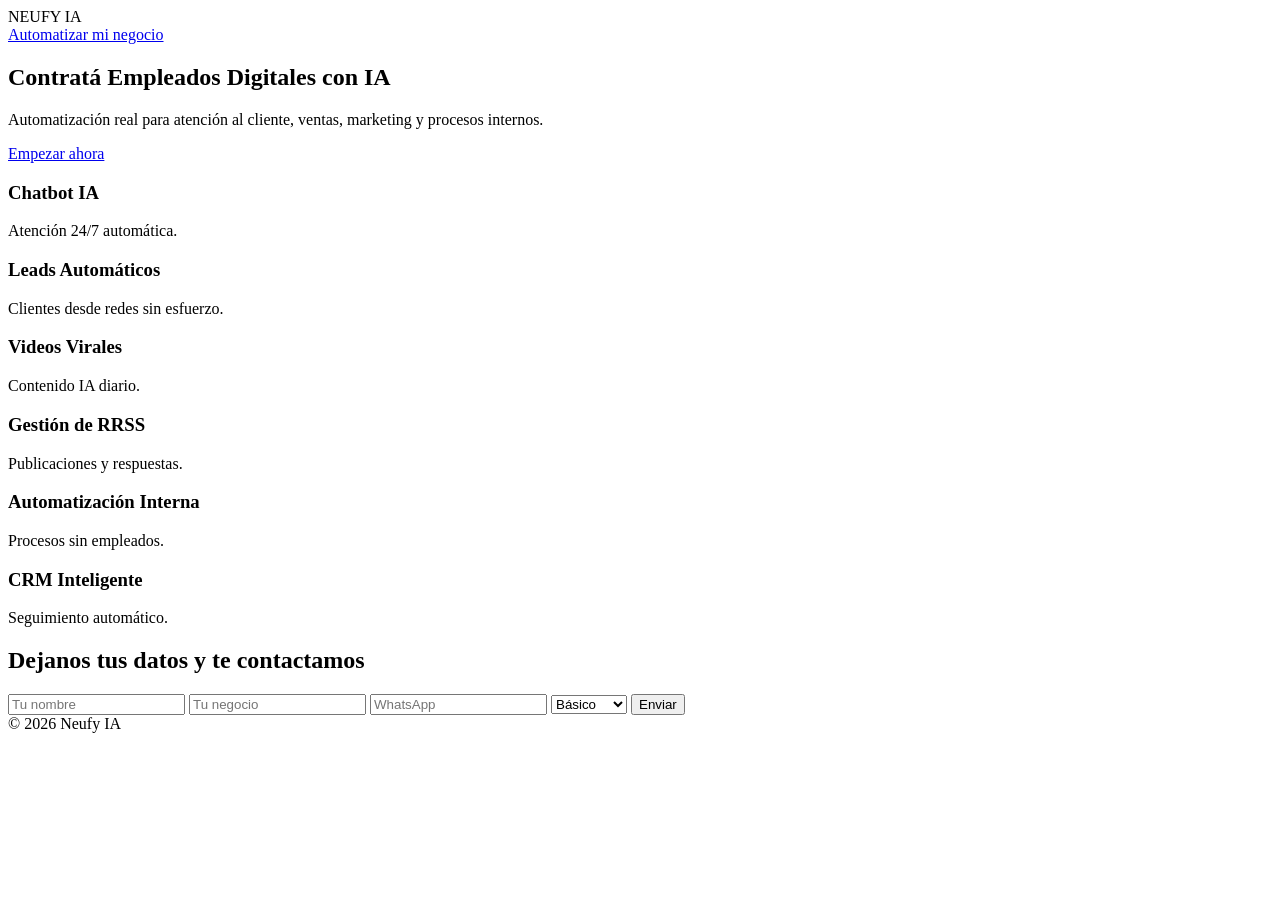
==== index.html @ cb0ad9c4 "mejora visual estilo saas moderno sin modificar formulario de leads" ====
<!DOCTYPE html>
<html lang="es">
<head>
  <meta charset="UTF-8" />
  <meta name="viewport" content="width=device-width, initial-scale=1.0"/>
  <title>Neufy IA</title>
  <link rel="stylesheet" href="styles.css" />
</head>
<body>

<header class="header">
  <div class="container nav">
    <div class="logo">NEUFY IA</div>
    <a href="#formulario" class="nav-btn">Automatizar mi negocio</a>
  </div>
</header>

<section class="hero">
  <div class="container hero-content">
    <h1>Contratá Empleados Digitales con IA</h1>
    <p>Automatización real para atención al cliente, ventas, marketing y procesos internos.</p>
    <a href="#formulario" class="cta">Empezar ahora</a>
  </div>
</section>

<section class="grid-servicios">
  <div class="container grid">
    <div class="card"><h3>Chatbot IA</h3><p>Atención 24/7 automática.</p></div>
    <div class="card"><h3>Leads Automáticos</h3><p>Clientes desde redes sin esfuerzo.</p></div>
    <div class="card"><h3>Videos Virales</h3><p>Contenido IA diario.</p></div>
    <div class="card"><h3>Gestión de RRSS</h3><p>Publicaciones y respuestas.</p></div>
    <div class="card"><h3>Automatización Interna</h3><p>Procesos sin empleados.</p></div>
    <div class="card"><h3>CRM Inteligente</h3><p>Seguimiento automático.</p></div>
  </div>
</section>

<section id="formulario" class="form-section">
  <div class="container form-box">
    <h2>Dejanos tus datos y te contactamos</h2>

    <!-- FORM ORIGINAL -->
    <form action="/api/leads" method="POST" class="lead-form">
      <input type="text" name="nombre" placeholder="Tu nombre" required>
      <input type="text" name="negocio" placeholder="Tu negocio" required>
      <input type="text" name="whatsapp" placeholder="WhatsApp" required>
      <select name="plan">
        <option value="Basico">Básico</option>
        <option value="Pro">Pro</option>
        <option value="Premium">Premium</option>
      </select>
      <button type="submit">Enviar</button>
    </form>

  </div>
</section>

<footer class="footer">
  © 2026 Neufy IA
</footer>

</body>
</html>
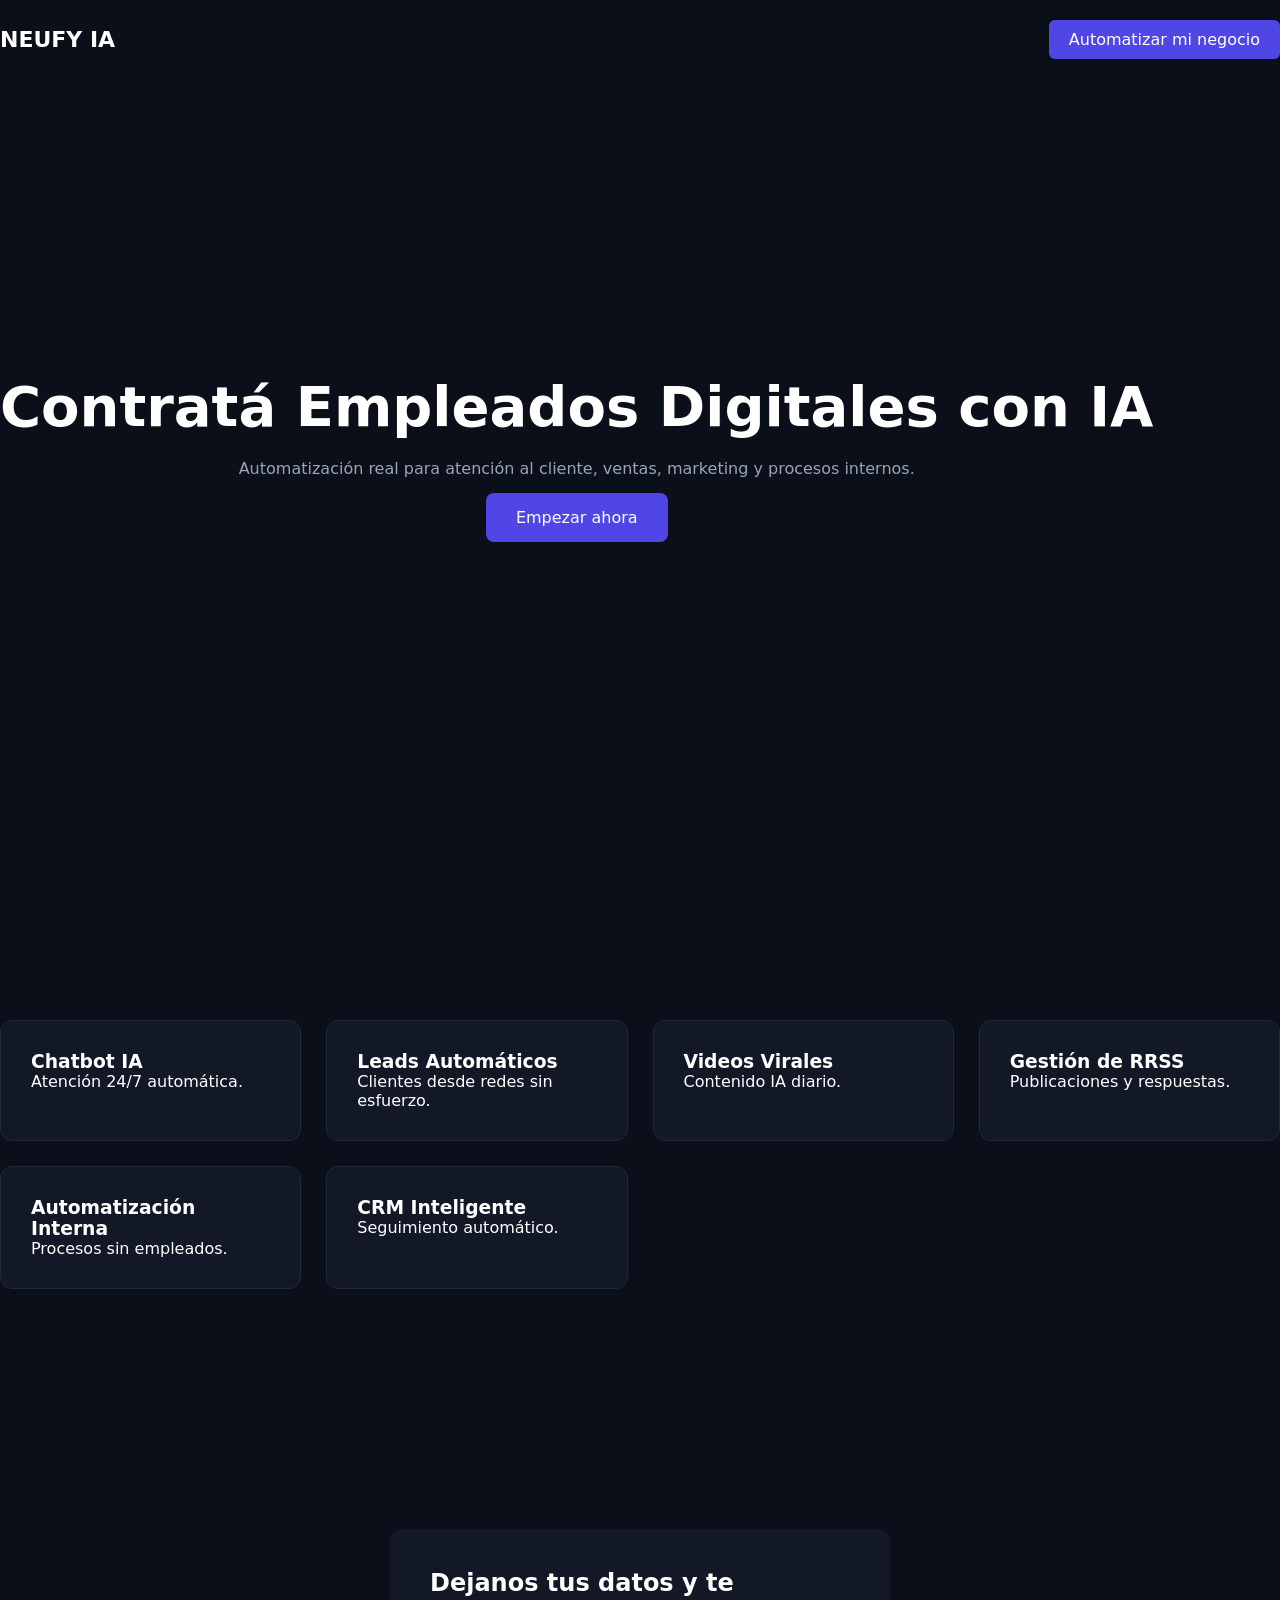
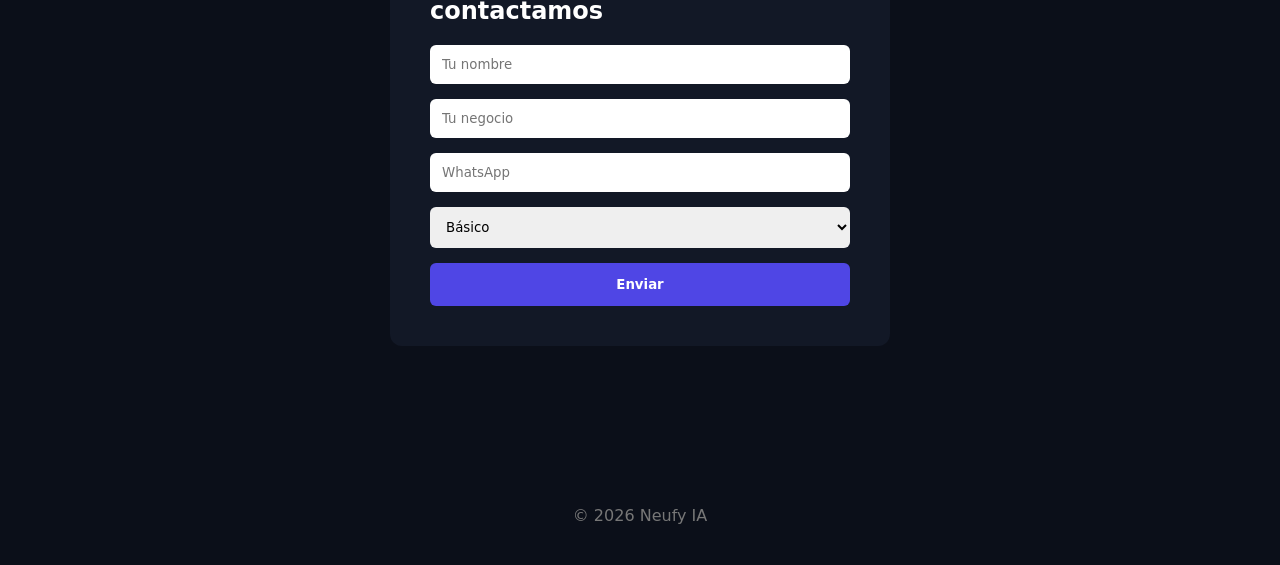
==== commit d5f5af76: "corrijo ruta real del css dentro de carpeta css" ====
--- a/index.html
+++ b/index.html
@@ -4,7 +4,7 @@
   <meta charset="UTF-8" />
   <meta name="viewport" content="width=device-width, initial-scale=1.0"/>
   <title>Neufy IA</title>
-  <link rel="stylesheet" href="styles.css" />
+  <link rel="stylesheet" href="./css/style.css">
 </head>
 <body>
 
--- a/css/style.css
+++ b/css/style.css
@@ -0,0 +1,134 @@
+*{
+  margin:0;
+  padding:0;
+  box-sizing:border-box;
+  font-family:Inter,system-ui;
+}
+
+body{
+  background:#0b0f19;
+  color:white;
+}
+
+/* NAV */
+.header{
+  padding:20px 0;
+  position:fixed;
+  width:100%;
+  background:rgba(11,15,25,0.8);
+  backdrop-filter:blur(10px);
+}
+
+.nav{
+  display:flex;
+  justify-content:space-between;
+  align-items:center;
+}
+
+.logo{
+  font-weight:700;
+  font-size:22px;
+}
+
+.nav-btn{
+  background:#4f46e5;
+  padding:10px 20px;
+  border-radius:6px;
+  text-decoration:none;
+  color:white;
+}
+
+/* HERO */
+.hero{
+  height:100vh;
+  display:flex;
+  align-items:center;
+  text-align:center;
+}
+
+.hero-content h1{
+  font-size:56px;
+  margin-bottom:20px;
+}
+
+.hero-content p{
+  color:#9aa4b2;
+  margin-bottom:30px;
+}
+
+.cta{
+  background:#4f46e5;
+  padding:15px 30px;
+  border-radius:8px;
+  text-decoration:none;
+  color:white;
+}
+
+/* GRID SERVICIOS */
+.grid-servicios{
+  padding:120px 0;
+}
+
+.grid{
+  display:grid;
+  grid-template-columns:repeat(auto-fit,minmax(250px,1fr));
+  gap:25px;
+}
+
+.card{
+  background:#121826;
+  padding:30px;
+  border-radius:12px;
+  border:1px solid #1f2937;
+  transition:0.3s;
+}
+
+.card:hover{
+  transform:translateY(-5px);
+  border-color:#4f46e5;
+}
+
+/* FORM */
+.form-section{
+  padding:120px 0;
+  display:flex;
+  justify-content:center;
+}
+
+.form-box{
+  background:#121826;
+  padding:40px;
+  border-radius:12px;
+  width:100%;
+  max-width:500px;
+}
+
+.lead-form{
+  display:flex;
+  flex-direction:column;
+  gap:15px;
+  margin-top:20px;
+}
+
+.lead-form input,
+.lead-form select{
+  padding:12px;
+  border-radius:6px;
+  border:none;
+}
+
+.lead-form button{
+  padding:14px;
+  border:none;
+  border-radius:6px;
+  background:#4f46e5;
+  color:white;
+  font-weight:bold;
+}
+
+/* FOOTER */
+.footer{
+  text-align:center;
+  padding:40px 0;
+  color:#777;
+}
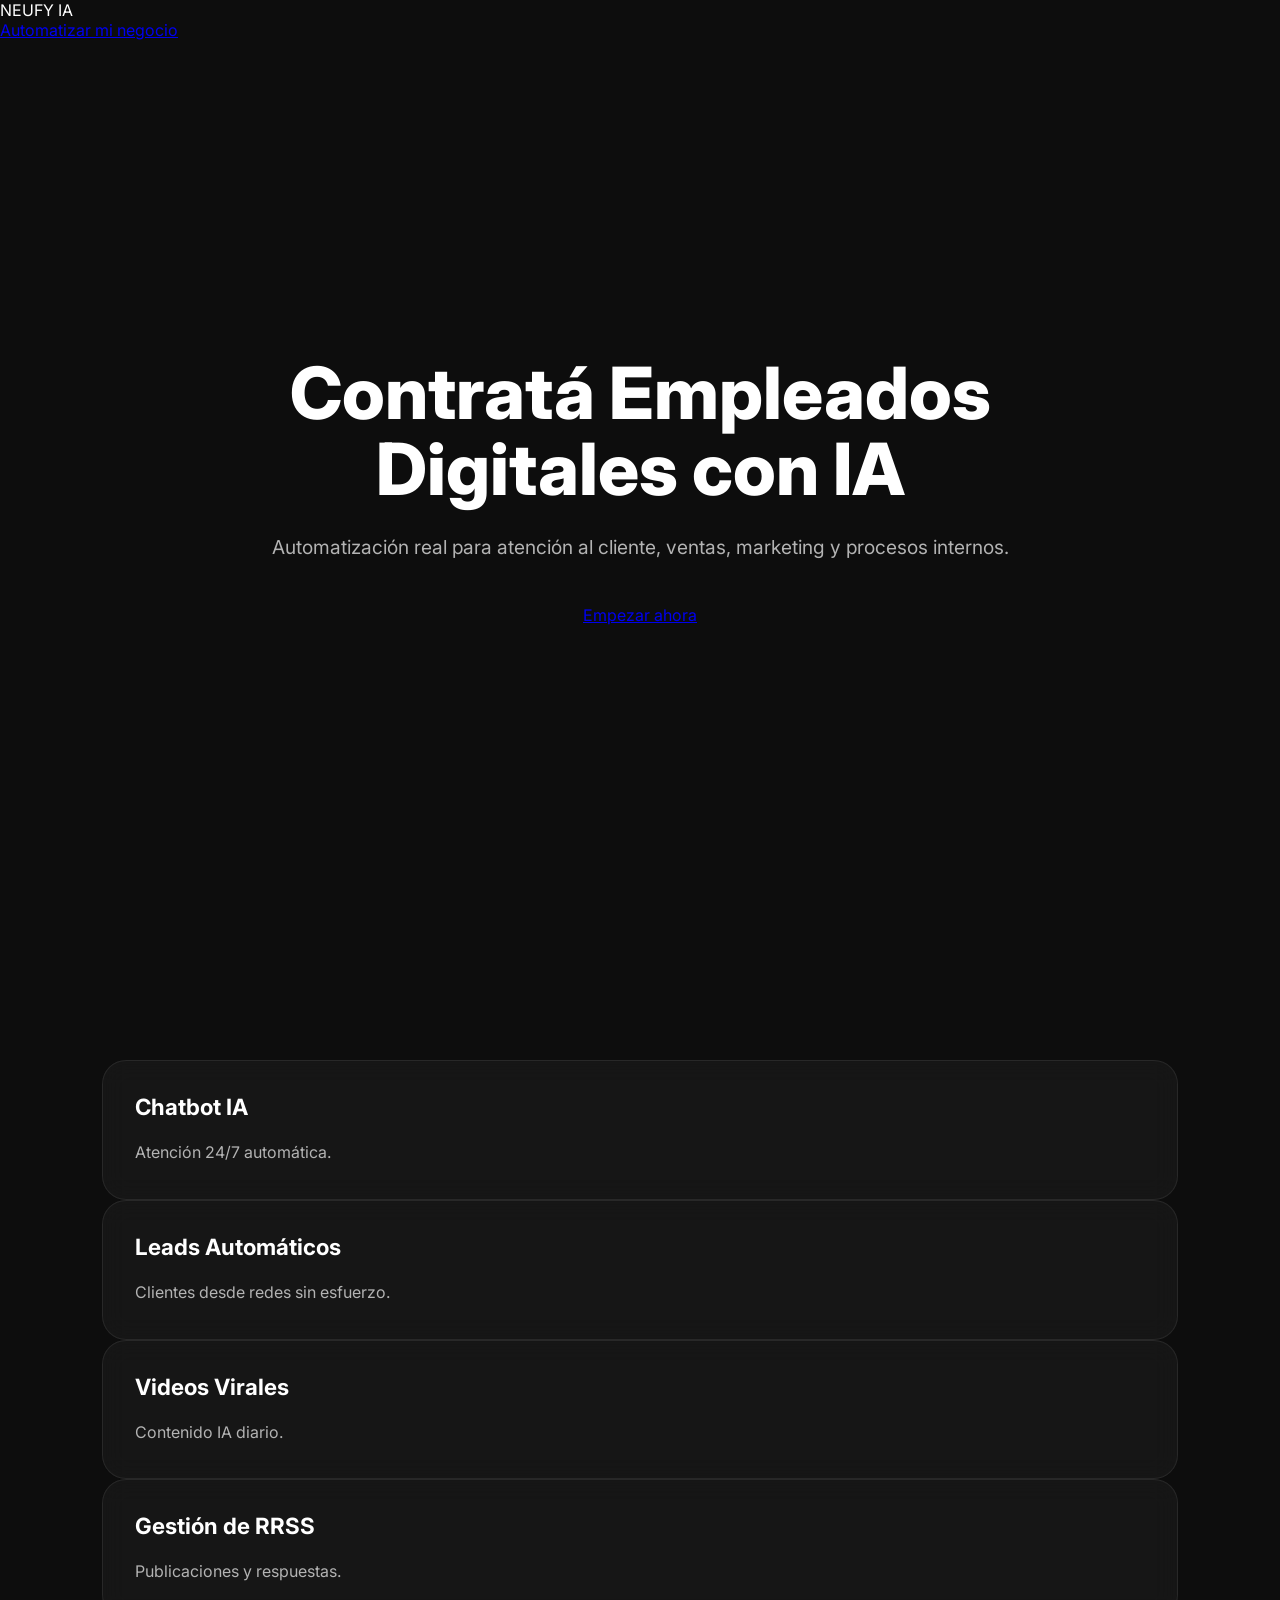
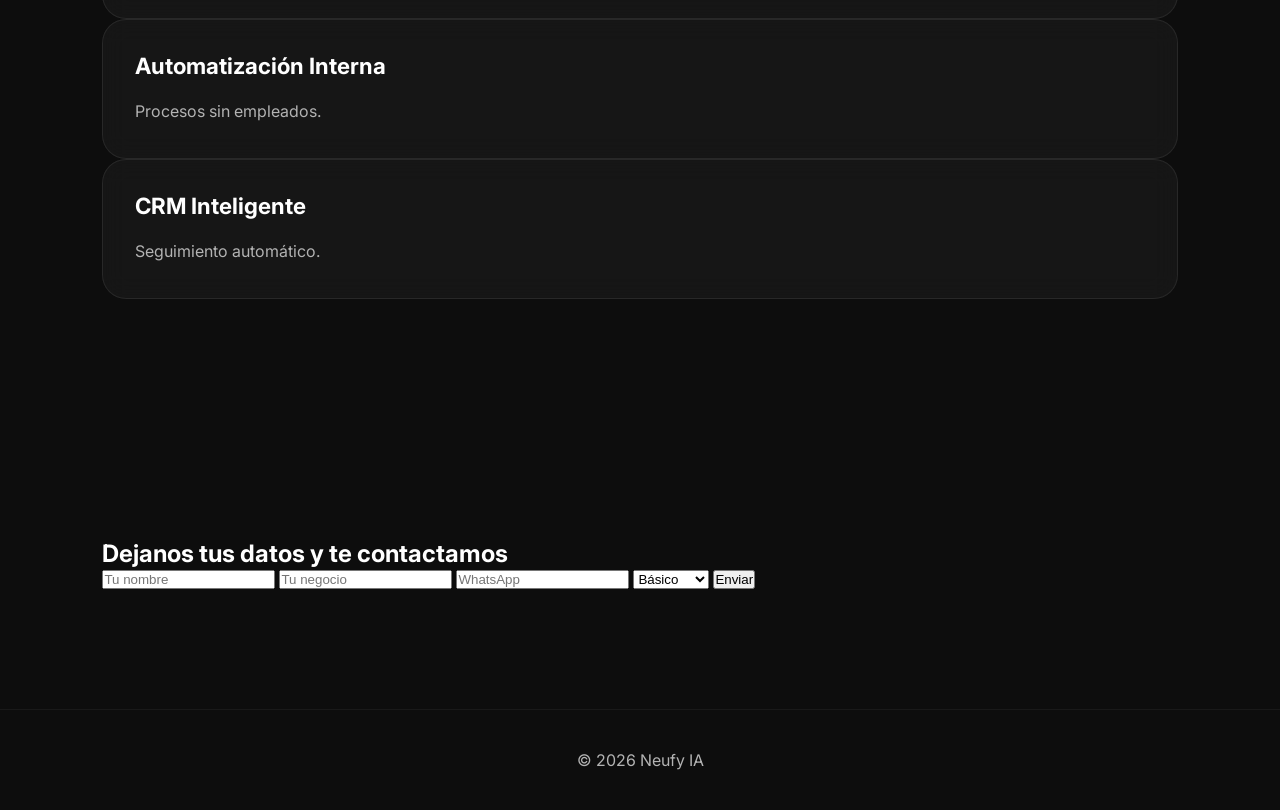
==== commit 3833e189: "mejoramos css" ====
--- a/index.html
+++ b/index.html
@@ -1,12 +1,15 @@
 <!DOCTYPE html>
 <html lang="es">
 <head>
+  <link rel="preconnect" href="https://fonts.googleapis.com">
+<link rel="preconnect" href="https://fonts.gstatic.com" crossorigin>
+<link href="https://fonts.googleapis.com/css2?family=Inter:wght@400;500;600;700;800&display=swap" rel="stylesheet">
   <meta charset="UTF-8" />
   <meta name="viewport" content="width=device-width, initial-scale=1.0"/>
   <title>Neufy IA</title>
-  <link rel="stylesheet" href="./css/style.css">
+<link rel="stylesheet" href="css/style.css">
 </head>
-<body>
+</body>
 
 <header class="header">
   <div class="container nav">
--- a/css/style.css
+++ b/css/style.css
@@ -1,134 +1,228 @@
-*{
-  margin:0;
-  padding:0;
-  box-sizing:border-box;
-  font-family:Inter,system-ui;
-}
-
-body{
-  background:#0b0f19;
-  color:white;
-}
-
-/* NAV */
-.header{
-  padding:20px 0;
-  position:fixed;
-  width:100%;
-  background:rgba(11,15,25,0.8);
-  backdrop-filter:blur(10px);
-}
-
-.nav{
-  display:flex;
-  justify-content:space-between;
-  align-items:center;
-}
-
-.logo{
-  font-weight:700;
-  font-size:22px;
-}
-
-.nav-btn{
-  background:#4f46e5;
-  padding:10px 20px;
-  border-radius:6px;
-  text-decoration:none;
-  color:white;
-}
-
+/* RESET */
+* {
+  margin: 0;
+  padding: 0;
+  box-sizing: border-box;
+}
+
+html {
+  scroll-behavior: smooth;
+}
+
+body {
+  font-family: 'Inter', sans-serif;
+  background: #0d0d0d;
+  color: white;
+  overflow-x: hidden;
+}
+
+/* VARIABLES */
+:root {
+  --orange: #ff7b00;
+  --orange-hover: #ff922b;
+  --bg: #0d0d0d;
+  --card: rgba(255,255,255,0.04);
+  --border: rgba(255,255,255,0.08);
+  --text-secondary: #b3b3b3;
+}
+
+/* NAVBAR */
+nav {
+  width: 100%;
+  padding: 22px 8%;
+  display: flex;
+  justify-content: space-between;
+  align-items: center;
+  position: sticky;
+  top: 0;
+  z-index: 999;
+  backdrop-filter: blur(12px);
+  background: rgba(13, 13, 13, 0.7);
+  border-bottom: 1px solid rgba(255,255,255,0.05);
+}
+
+nav h2 {
+  font-size: 1.4rem;
+  font-weight: 800;
+}
+
+nav ul {
+  display: flex;
+  gap: 28px;
+  list-style: none;
+}
+
+nav a {
+  color: white;
+  text-decoration: none;
+  transition: 0.3s;
+}
+
+nav a:hover {
+  color: var(--orange);
+}
 /* HERO */
-.hero{
-  height:100vh;
-  display:flex;
-  align-items:center;
-  text-align:center;
-}
-
-.hero-content h1{
-  font-size:56px;
-  margin-bottom:20px;
-}
-
-.hero-content p{
-  color:#9aa4b2;
-  margin-bottom:30px;
-}
-
-.cta{
-  background:#4f46e5;
-  padding:15px 30px;
-  border-radius:8px;
-  text-decoration:none;
-  color:white;
-}
-
-/* GRID SERVICIOS */
-.grid-servicios{
-  padding:120px 0;
-}
-
-.grid{
-  display:grid;
-  grid-template-columns:repeat(auto-fit,minmax(250px,1fr));
-  gap:25px;
-}
-
-.card{
-  background:#121826;
-  padding:30px;
-  border-radius:12px;
-  border:1px solid #1f2937;
-  transition:0.3s;
-}
-
-.card:hover{
-  transform:translateY(-5px);
-  border-color:#4f46e5;
-}
-
-/* FORM */
-.form-section{
-  padding:120px 0;
-  display:flex;
-  justify-content:center;
-}
-
-.form-box{
-  background:#121826;
-  padding:40px;
-  border-radius:12px;
-  width:100%;
-  max-width:500px;
-}
-
-.lead-form{
-  display:flex;
-  flex-direction:column;
-  gap:15px;
-  margin-top:20px;
-}
-
-.lead-form input,
-.lead-form select{
-  padding:12px;
-  border-radius:6px;
-  border:none;
-}
-
-.lead-form button{
-  padding:14px;
-  border:none;
-  border-radius:6px;
-  background:#4f46e5;
-  color:white;
-  font-weight:bold;
-}
-
+.hero {
+min-height: 100vh;
+display: flex;
+justify-content: center;
+align-items: center;
+text-align: center;
+padding: 0 8%;
+position: relative;
+}
+
+.hero-content {
+max-width: 900px;
+}
+
+.hero h1 {
+font-size: 4.5rem;
+line-height: 1.05;
+margin-bottom: 24px;
+font-weight: 800;
+}
+
+.hero h1 span {
+color: var(--orange);
+}
+
+.hero p {
+font-size: 1.2rem;
+color: var(--text-secondary);
+line-height: 1.8;
+margin-bottom: 40px;
+}
+
+/* BOTONES */
+.btn {
+display: inline-block;
+padding: 16px 32px;
+border-radius: 14px;
+text-decoration: none;
+font-weight: 600;
+transition: 0.3s ease;
+}
+
+.btn-primary {
+background: var(--orange);
+color: white;
+box-shadow: 0 0 30px rgba(255, 123, 0, 0.3);
+}
+
+.btn-primary:hover {
+background: var(--orange-hover);
+transform: translateY(-3px);
+}
+
+.btn-secondary {
+border: 1px solid rgba(255,255,255,0.1);
+color: white;
+margin-left: 14px;
+}
+
+.btn-secondary:hover {
+background: rgba(255,255,255,0.05);
+}
+
+/* SECTION */
+section {
+padding: 120px 8%;
+}
+.section-title {
+font-size: 3rem;
+margin-bottom: 18px;
+text-align: center;
+}
+
+.section-subtitle {
+color: var(--text-secondary);
+text-align: center;
+margin-bottom: 60px;
+line-height: 1.7;
+}
+
+/* CARDS */
+.cards {
+display: grid;
+grid-template-columns: repeat(auto-fit, minmax(280px, 1fr));
+gap: 28px;
+}
+
+.card {
+background: var(--card);
+border: 1px solid var(--border);
+border-radius: 24px;
+padding: 32px;
+backdrop-filter: blur(12px);
+transition: 0.3s ease;
+}
+
+.card:hover {
+transform: translateY(-6px);
+border-color: rgba(255,123,0,0.3);
+}
+
+.card h3 {
+margin-bottom: 18px;
+font-size: 1.4rem;
+}
+
+.card p {
+color: var(--text-secondary);
+line-height: 1.8;
+}
+
+/* CTA FINAL */
+.cta {
+text-align: center;
+}
+
+.cta-box {
+background: linear-gradient(
+135deg,
+rgba(255,123,0,0.15),
+rgba(255,255,255,0.03)
+);
+border: 1px solid rgba(255,255,255,0.08);
+border-radius: 30px;
+padding: 70px 40px;
+}
+
+.cta h2 {
+font-size: 3rem;
+margin-bottom: 20px;
+}
+
+.cta p {
+color: var(--text-secondary);
+margin-bottom: 30px;
+}
 /* FOOTER */
-.footer{
-  text-align:center;
-  padding:40px 0;
-  color:#777;
+footer {
+padding: 40px 8%;
+border-top: 1px solid rgba(255,255,255,0.05);
+text-align: center;
+color: var(--text-secondary);
+}
+
+/* RESPONSIVE */
+@media (max-width: 768px) {
+
+.hero h1 {
+font-size: 3rem;
+}
+
+nav ul {
+display: none;
+}
+
+.section-title {
+font-size: 2.2rem;
+}
+
+.cta h2 {
+font-size: 2.2rem;
+}
+
 }
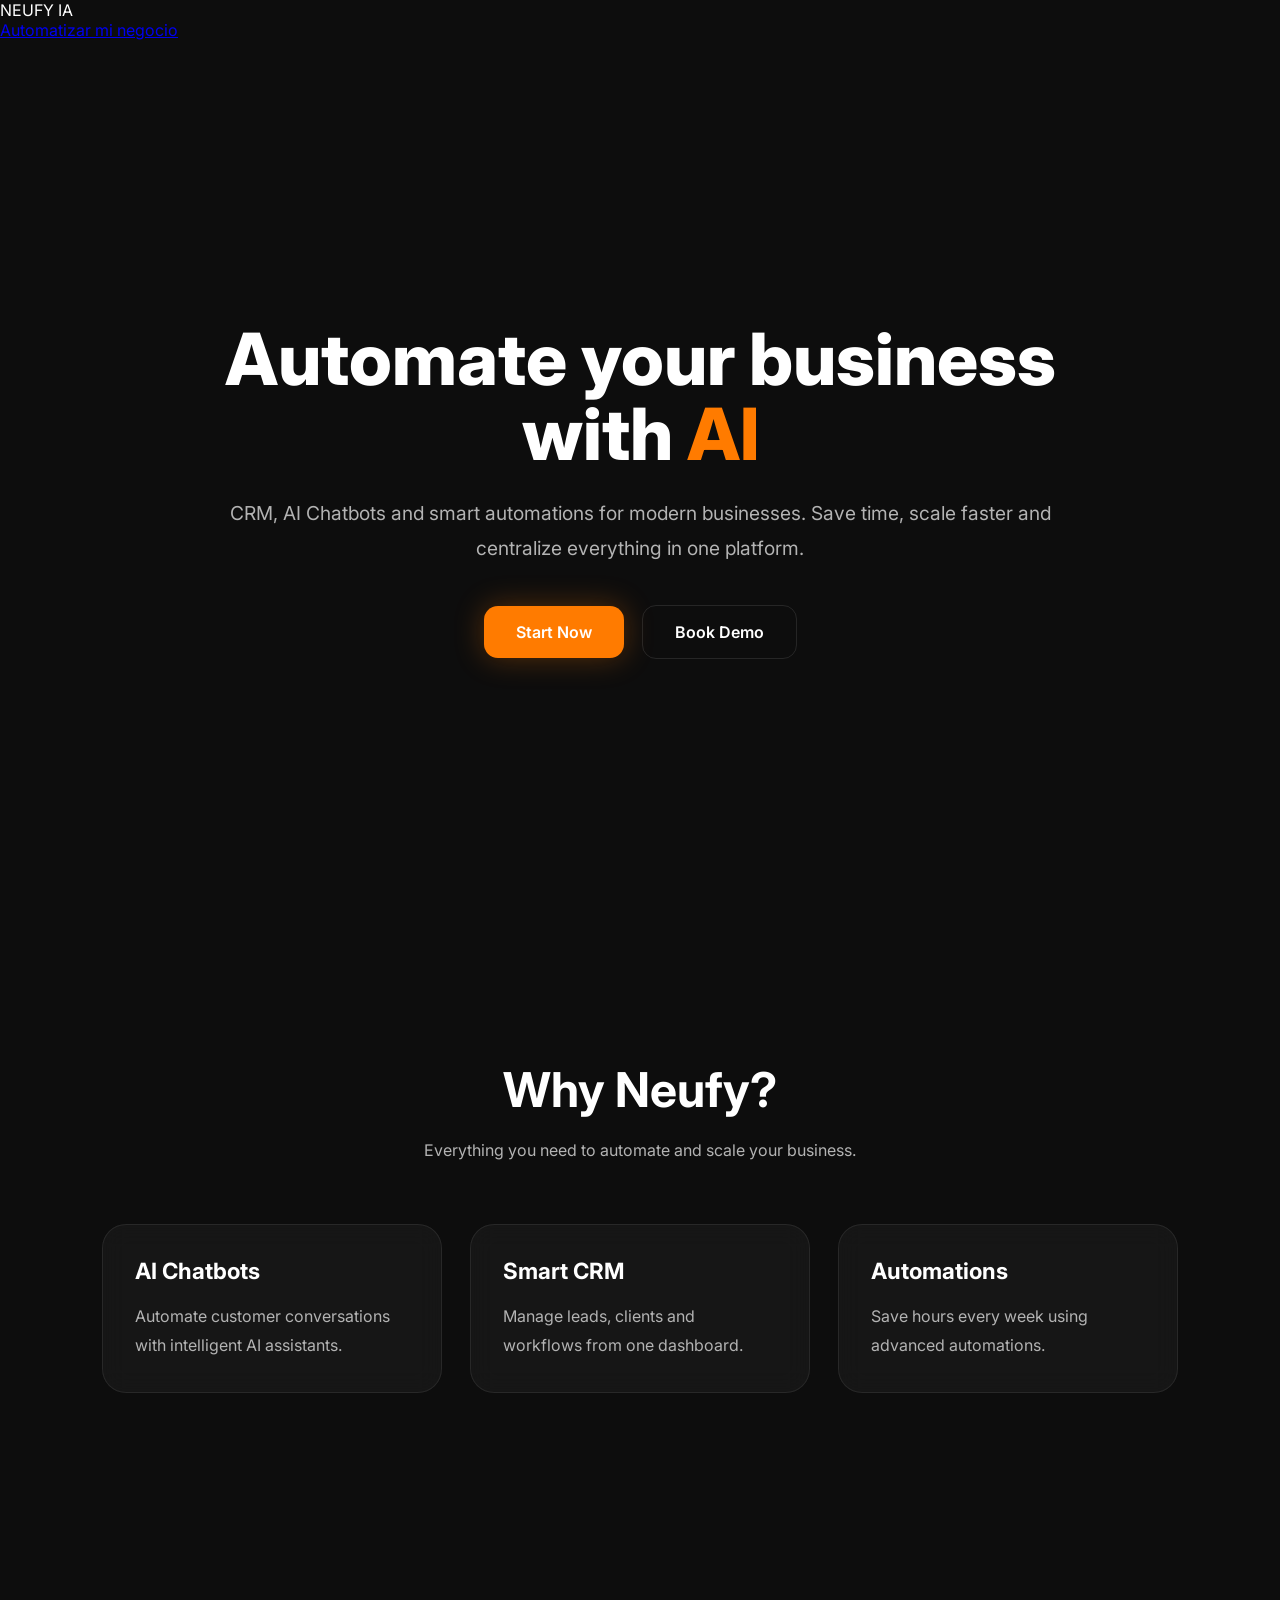
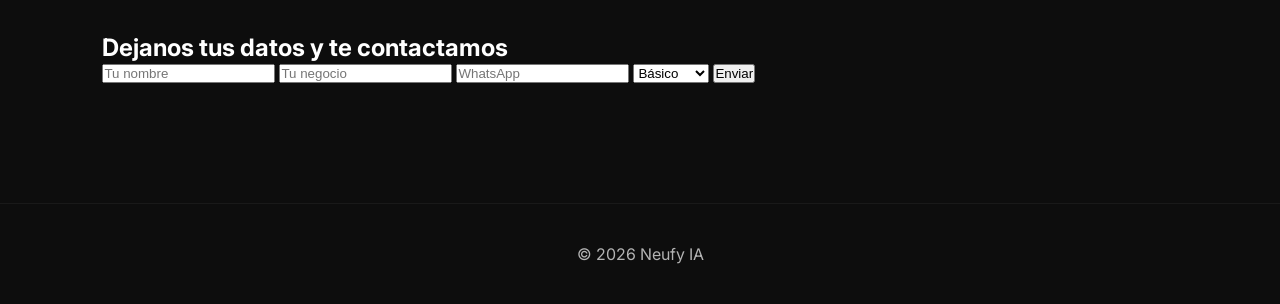
==== commit 91606a44: "mejoramos hero y card" ====
--- a/index.html
+++ b/index.html
@@ -19,22 +19,58 @@
 </header>
 
 <section class="hero">
-  <div class="container hero-content">
-    <h1>Contratá Empleados Digitales con IA</h1>
-    <p>Automatización real para atención al cliente, ventas, marketing y procesos internos.</p>
-    <a href="#formulario" class="cta">Empezar ahora</a>
+
+  <div class="hero-content">
+
+    <h1>
+      Automate your business with <span>AI</span>
+    </h1>
+
+    <p>
+      CRM, AI Chatbots and smart automations for modern businesses.
+      Save time, scale faster and centralize everything in one platform.
+    </p>
+
+    <a href="#" class="btn btn-primary">Start Now</a>
+    <a href="#" class="btn btn-secondary">Book Demo</a>
+
   </div>
+
 </section>
 
-<section class="grid-servicios">
-  <div class="container grid">
-    <div class="card"><h3>Chatbot IA</h3><p>Atención 24/7 automática.</p></div>
-    <div class="card"><h3>Leads Automáticos</h3><p>Clientes desde redes sin esfuerzo.</p></div>
-    <div class="card"><h3>Videos Virales</h3><p>Contenido IA diario.</p></div>
-    <div class="card"><h3>Gestión de RRSS</h3><p>Publicaciones y respuestas.</p></div>
-    <div class="card"><h3>Automatización Interna</h3><p>Procesos sin empleados.</p></div>
-    <div class="card"><h3>CRM Inteligente</h3><p>Seguimiento automático.</p></div>
+<section>
+
+  <h2 class="section-title">Why Neufy?</h2>
+
+  <p class="section-subtitle">
+    Everything you need to automate and scale your business.
+  </p>
+
+  <div class="cards">
+
+    <div class="card">
+      <h3>AI Chatbots</h3>
+      <p>
+        Automate customer conversations with intelligent AI assistants.
+      </p>
+    </div>
+
+    <div class="card">
+      <h3>Smart CRM</h3>
+      <p>
+        Manage leads, clients and workflows from one dashboard.
+      </p>
+    </div>
+
+    <div class="card">
+      <h3>Automations</h3>
+      <p>
+        Save hours every week using advanced automations.
+      </p>
+    </div>
+
   </div>
+
 </section>
 
 <section id="formulario" class="form-section">
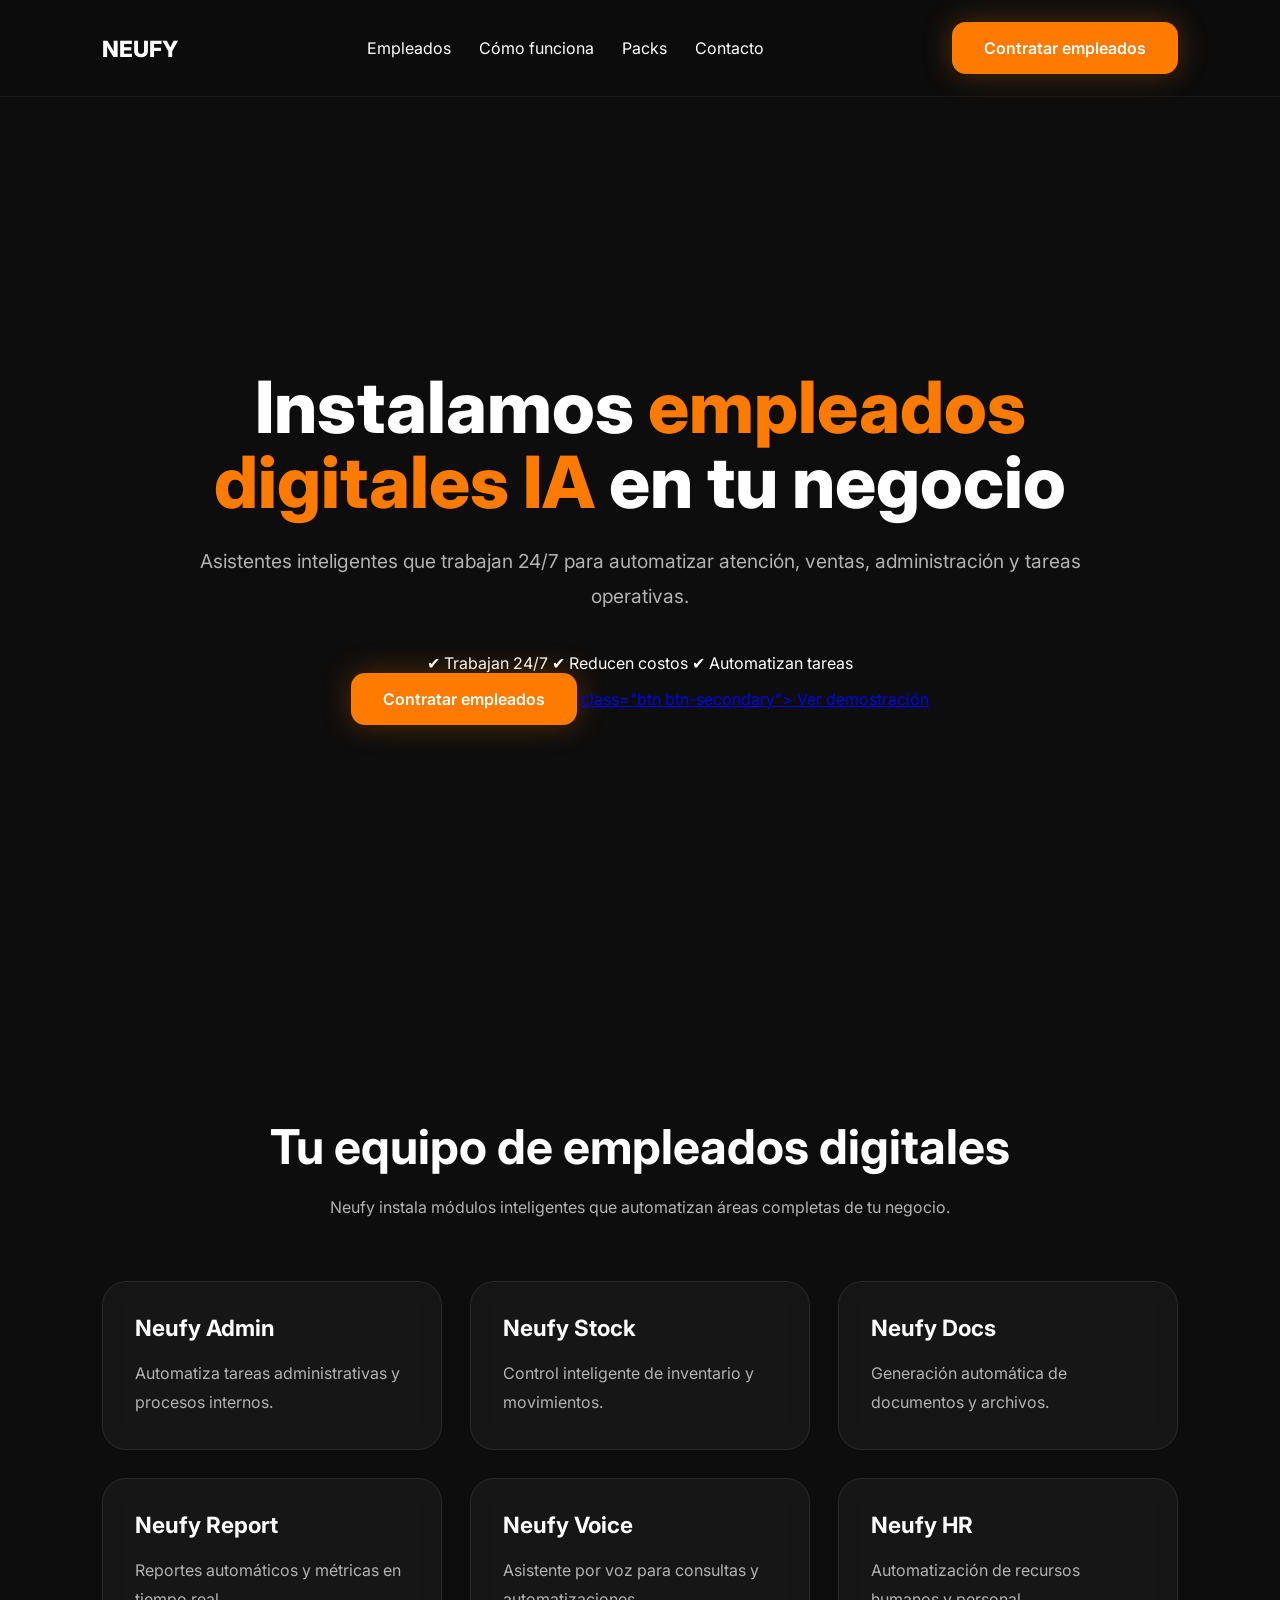
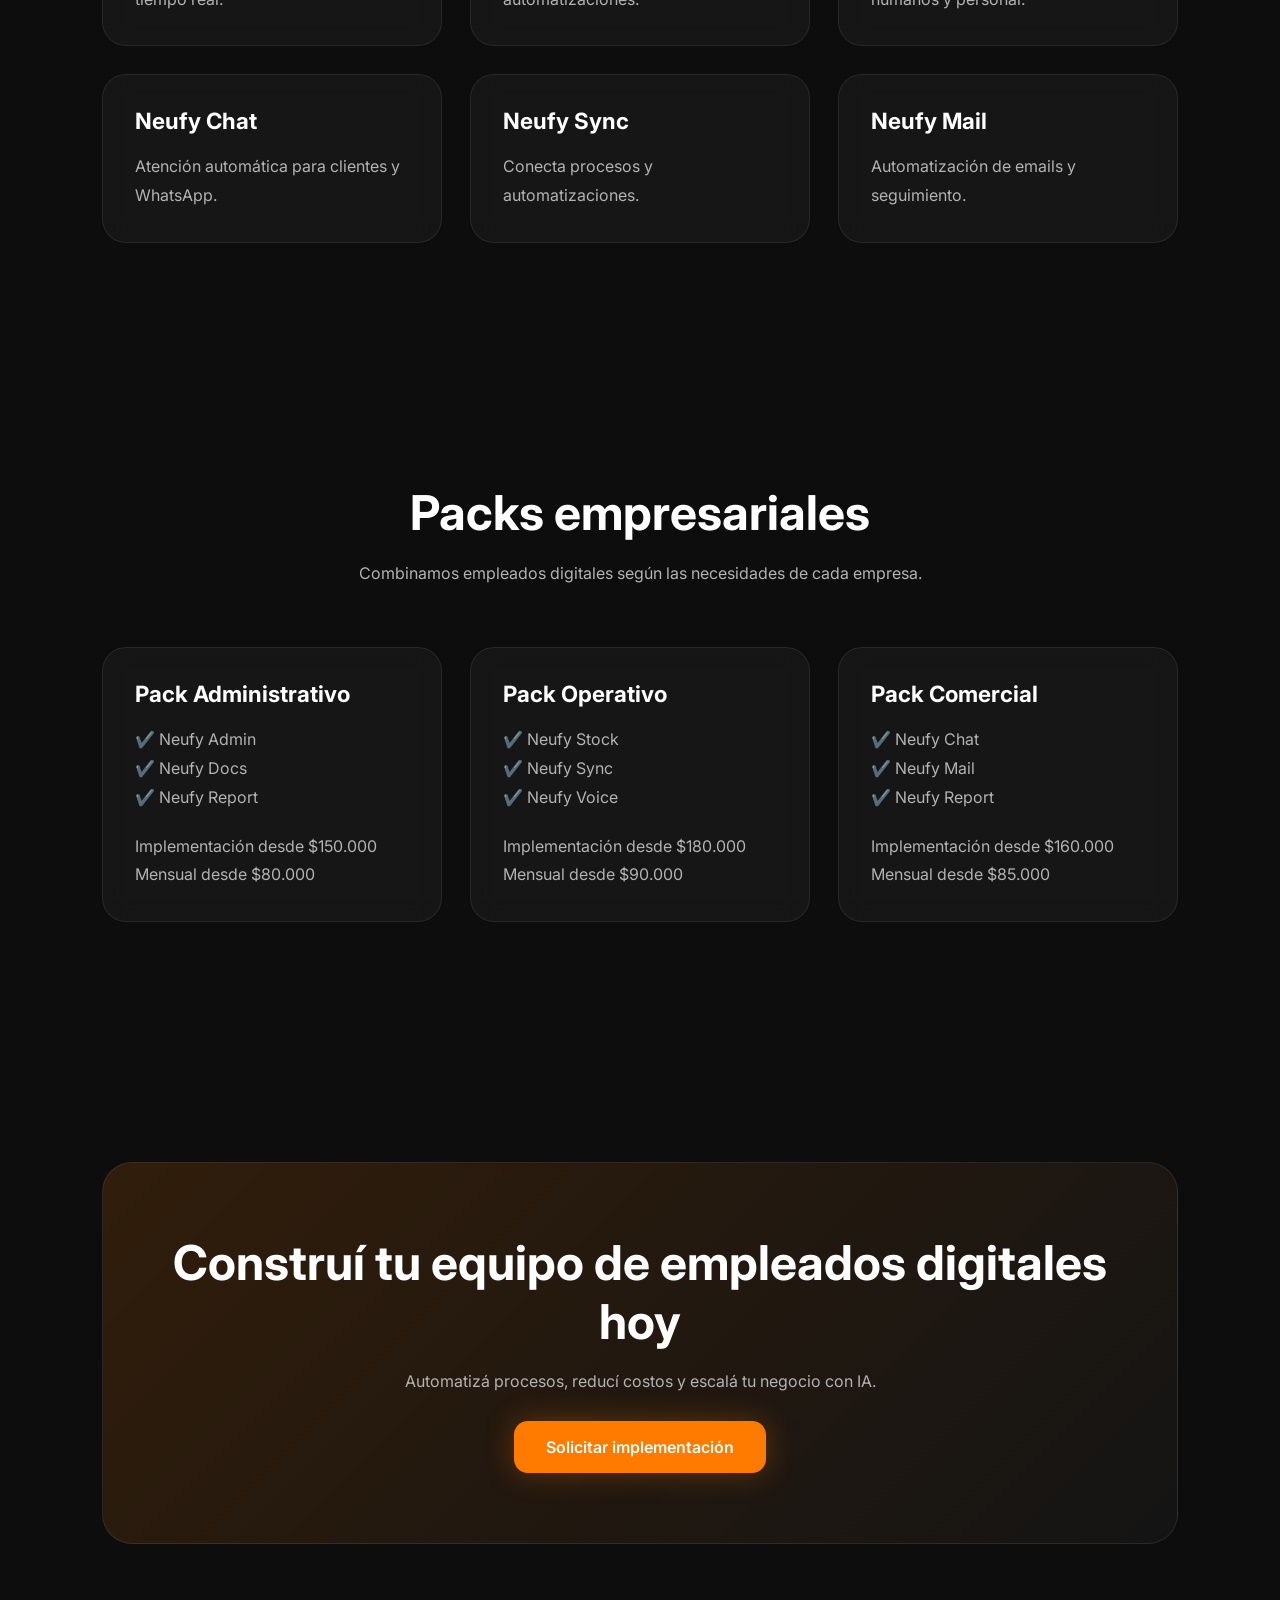
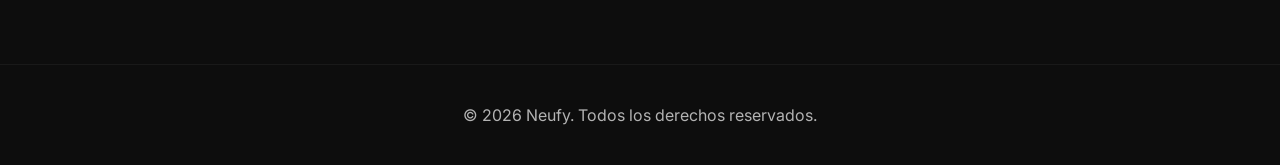
==== commit 2059e2bc: "actualizamos index" ====
--- a/index.html
+++ b/index.html
@@ -9,93 +9,212 @@
   <title>Neufy IA</title>
 <link rel="stylesheet" href="css/style.css">
 </head>
+<body>
+
+  <!-- NAVBAR -->
+  <nav>
+    <h2>NEUFY</h2>
+
+    <ul>
+      <li><a href="#empleados">Empleados</a></li>
+      <li><a href="#como-funciona">Cómo funciona</a></li>
+      <li><a href="#packs">Packs</a></li>
+      <li><a href="#contacto">Contacto</a></li>
+    </ul>
+
+    <a href="#contacto" class="btn btn-primary">
+      Contratar empleados
+    </a>
+  </nav>
+
+  <!-- HERO -->
+  <section class="hero">
+
+    <div class="hero-content">
+
+      <h1>
+        Instalamos <span>empleados digitales IA</span> en tu negocio
+      </h1>
+
+      <p>
+        Asistentes inteligentes que trabajan 24/7 para automatizar
+        atención, ventas, administración y tareas operativas.
+      </p>
+
+      <div class="hero-benefits">
+        <span>✔ Trabajan 24/7</span>
+        <span>✔ Reducen costos</span>
+        <span>✔ Automatizan tareas</span>
+      </div>
+
+      <div class="hero-buttons">
+        <a href="#packs" class="btn btn-primary">
+          Contratar empleados
+        </a>
+
+        <a href="#demos"</html>class="btn btn-secondary">
+          Ver demostración
+        </a>
+      </div>
+
+    </div>
+
+  </section>
+
+  <!-- EMPLEADOS -->
+  <section id="empleados">
+
+    <h2 class="section-title">
+      Tu equipo de empleados digitales
+    </h2>
+
+    <p class="section-subtitle">
+      Neufy instala módulos inteligentes que automatizan áreas completas de tu negocio.
+    </p>
+
+    <div class="cards">
+
+      <div class="card">
+        <h3>Neufy Admin</h3>
+        <p>Automatiza tareas administrativas y procesos internos.</p>
+      </div>
+
+      <div class="card">
+        <h3>Neufy Stock</h3>
+        <p>Control inteligente de inventario y movimientos.</p>
+      </div>
+
+      <div class="card">
+        <h3>Neufy Docs</h3>
+        <p>Generación automática de documentos y archivos.</p>
+      </div>
+
+      <div class="card">
+        <h3>Neufy Report</h3>
+        <p>Reportes automáticos y métricas en tiempo real.</p>
+      </div>
+
+      <div class="card">
+        <h3>Neufy Voice</h3>
+        <p>Asistente por voz para consultas y automatizaciones.</p>
+      </div>
+
+      <div class="card">
+        <h3>Neufy HR</h3>
+        <p>Automatización de recursos humanos y personal.</p>
+      </div>
+
+      <div class="card">
+        <h3>Neufy Chat</h3>
+        <p>Atención automática para clientes y WhatsApp.</p>
+      </div>
+
+      <div class="card">
+        <h3>Neufy Sync</h3>
+        <p>Conecta procesos y automatizaciones.</p>
+      </div>
+
+      <div class="card">
+        <h3>Neufy Mail</h3>
+        <p>Automatización de emails y seguimiento.</p>
+      </div>
+
+    </div>
+
+  </section>
+
+  <!-- PACKS -->
+  <section id="packs">
+
+    <h2 class="section-title">
+      Packs empresariales
+    </h2>
+
+    <p class="section-subtitle">
+      Combinamos empleados digitales según las necesidades de cada empresa.
+    </p>
+
+    <div class="cards">
+
+      <div class="card">
+        <h3>Pack Administrativo</h3>
+
+        <p>
+          ✔️ Neufy Admin<br>
+          ✔️ Neufy Docs<br>
+          ✔️ Neufy Report
+        </p>
+
+        <br>
+
+        <p>
+          Implementación desde $150.000<br>
+          Mensual desde $80.000
+        </p>
+      </div>
+
+      <div class="card">
+        <h3>Pack Operativo</h3>
+
+        <p>
+          ✔️ Neufy Stock<br>
+          ✔️ Neufy Sync<br>
+          ✔️ Neufy Voice
+        </p>
+
+        <br>
+
+        <p>
+          Implementación desde $180.000<br>
+          Mensual desde $90.000
+        </p>
+      </div>
+
+      <div class="card">
+        <h3>Pack Comercial</h3>
+
+        <p>
+          ✔️ Neufy Chat<br>
+          ✔️ Neufy Mail<br>
+          ✔️ Neufy Report
+        </p>
+
+        <br>
+
+        <p>
+          Implementación desde $160.000<br>
+          Mensual desde $85.000
+        </p>
+      </div>
+
+    </div>
+
+  </section>
+
+  <!-- CTA -->
+  <section class="cta" id="contacto">
+
+    <div class="cta-box">
+
+      <h2>
+        Construí tu equipo de empleados digitales hoy
+      </h2>
+
+      <p>
+        Automatizá procesos, reducí costos y escalá tu negocio con IA.
+      </p>
+
+      <a href="#" class="btn btn-primary">
+        Solicitar implementación
+      </a>
+
+    </div>
+
+  </section>
+
+  <!-- FOOTER -->
+  <footer>
+    <p>©️ 2026 Neufy. Todos los derechos reservados.</p>
+  </footer>
+
 </body>
-
-<header class="header">
-  <div class="container nav">
-    <div class="logo">NEUFY IA</div>
-    <a href="#formulario" class="nav-btn">Automatizar mi negocio</a>
-  </div>
-</header>
-
-<section class="hero">
-
-  <div class="hero-content">
-
-    <h1>
-      Automate your business with <span>AI</span>
-    </h1>
-
-    <p>
-      CRM, AI Chatbots and smart automations for modern businesses.
-      Save time, scale faster and centralize everything in one platform.
-    </p>
-
-    <a href="#" class="btn btn-primary">Start Now</a>
-    <a href="#" class="btn btn-secondary">Book Demo</a>
-
-  </div>
-
-</section>
-
-<section>
-
-  <h2 class="section-title">Why Neufy?</h2>
-
-  <p class="section-subtitle">
-    Everything you need to automate and scale your business.
-  </p>
-
-  <div class="cards">
-
-    <div class="card">
-      <h3>AI Chatbots</h3>
-      <p>
-        Automate customer conversations with intelligent AI assistants.
-      </p>
-    </div>
-
-    <div class="card">
-      <h3>Smart CRM</h3>
-      <p>
-        Manage leads, clients and workflows from one dashboard.
-      </p>
-    </div>
-
-    <div class="card">
-      <h3>Automations</h3>
-      <p>
-        Save hours every week using advanced automations.
-      </p>
-    </div>
-
-  </div>
-
-</section>
-
-<section id="formulario" class="form-section">
-  <div class="container form-box">
-    <h2>Dejanos tus datos y te contactamos</h2>
-
-    <!-- FORM ORIGINAL -->
-    <form action="/api/leads" method="POST" class="lead-form">
-      <input type="text" name="nombre" placeholder="Tu nombre" required>
-      <input type="text" name="negocio" placeholder="Tu negocio" required>
-      <input type="text" name="whatsapp" placeholder="WhatsApp" required>
-      <select name="plan">
-        <option value="Basico">Básico</option>
-        <option value="Pro">Pro</option>
-        <option value="Premium">Premium</option>
-      </select>
-      <button type="submit">Enviar</button>
-    </form>
-
-  </div>
-</section>
-
-<footer class="footer">
-  © 2026 Neufy IA
-</footer>
-
-</body>
-</html>
